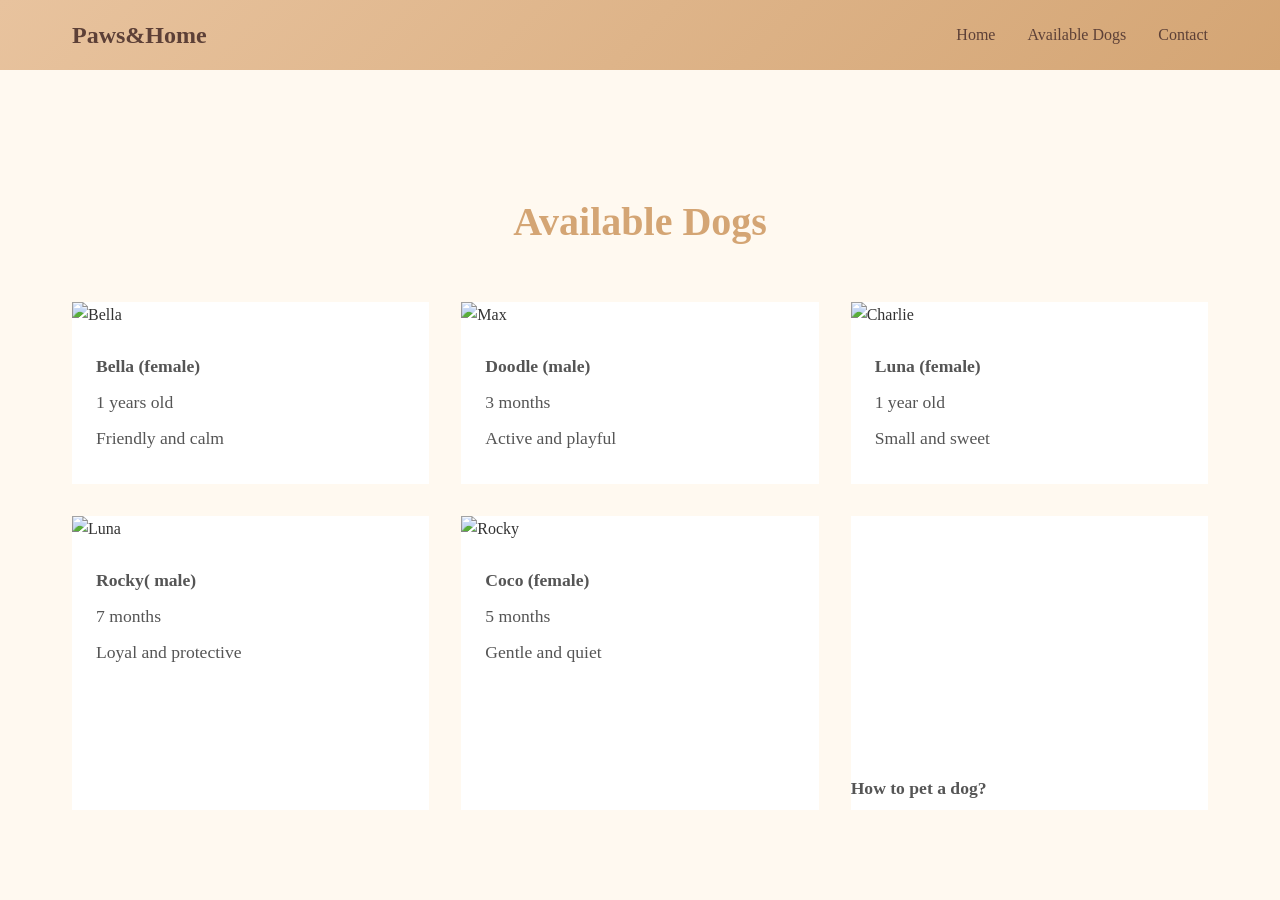
==== dogs.html @ 16bde0e5 "Add files via upload" ====
<!DOCTYPE html>
<html lang="en">
<head>
    <meta name="viewport" content="width=device-width, initial-scale=1.0">
    <title>Available Dogs - Paws&Home</title>
    <style>
        * {
            margin: 0;
            padding: 0;
            box-sizing: border-box;
        }
        
        body {
            line-height: 1.6;
            color: #333;
            background: #FFF9F0;
        }
        
        header {
            background: linear-gradient(135deg, #E8C39E 0%, #D4A574 100%);
            color: #5D4037;
            padding: 1rem 0;
        }
        
        nav {
            max-width: 1200px;
            margin: 0 auto;
            padding: 0 2rem;
            display: flex;
            justify-content: space-between;
            align-items: center;
        }
        
        .logo {
            font-size: 1.5rem;
            font-weight: bold;
        }
        
        .nav-links {
            display: flex;
            list-style: none;
            gap: 2rem;
        }
        
        .nav-links a {
            color: #5D4037;
            text-decoration: none;
            transition: opacity 0.3s;
        }
        
        .container {
            max-width: 1200px;
            margin: 0 auto;
            padding: 120px 2rem 4rem;
        }
        
        h1 {
            text-align: center;
            font-size: 2.5rem;
            color: #D4A574;
            margin-bottom: 3rem;
        }
        
        .dogs-grid {
            display: grid;
            grid-template-columns: repeat(auto-fit, minmax(280px, 1fr));
            gap: 2rem;
        }
        
        .dog-card {
            background: white;
            overflow: hidden;
        }
        
        
        .dog-image {
            width: 100%;
            height: 250px;
            object-fit: cover;
        }
        
        .dog-info {
            padding: 1.5rem;
        }
        
        .dog-name {
            font-size: 1.1rem;
            color: #555;
            margin-bottom: 0.5rem;
        }
    </style>
</head>
<body>
    <header>
        <nav>
            <div class="logo">Paws&Home</div>
            <ul class="nav-links">
                <li><a href="index.html">Home</a></li>
                <li><a href="dogs.html">Available Dogs</a></li>
                <li><a href="contact.html">Contact</a></li>
            </ul>
        </nav>
    </header>
    
    <div class="container">
        <h1>Available Dogs</h1> 
        <div class="dogs-grid">
            <div class="dog-card">
                <img src="img/1.jpg" alt="Bella" class="dog-image">
                <div class="dog-info">
                    <h2 class="dog-name">Bella (female)</h2>
                    <p class="dog-name">1 years old</p>
                    <p class="dog-name">Friendly and calm</p>
                </div>
            </div>       
            <div class="dog-card">
                <img src="img/2.jpg" alt="Max" class="dog-image">
                <div class="dog-info">
                    <h2 class="dog-name">Doodle (male)</h2>
                    <p class="dog-name">3 months</p>
                    <p class="dog-name">Active and playful</p>
                </div>
            </div>
            
            <div class="dog-card">
                <img src="img/3.jpg" alt="Charlie" class="dog-image">
                <div class="dog-info">
                    <h2 class="dog-name">Luna (female)</h2>
                    <p class="dog-name">1 year old</p>
                    <p class="dog-name">Small and sweet</p>
                </div>
            </div>
            
            <div class="dog-card">
                <img src="img/4.jpg" alt="Luna" class="dog-image">
                <div class="dog-info">
                    <h2 class="dog-name">Rocky( male)</h2>
                    <p class="dog-name">7 months</p>
                    <p class="dog-name">Loyal and protective</p>
                </div>
            </div>
            
            <div class="dog-card">
                <img src="img/5.jpg" alt="Rocky" class="dog-image">
            <div class="dog-info">
                    <h2 class="dog-name">Coco (female)</h2>
                    <p class="dog-name">5 months</p>
                    <p class="dog-name">Gentle and quiet</p>
            </div>
            </div>
            <div class="dog-card">
                <div class="video">
                 <iframe width="100%" height="250"
                 src="https://www.youtube.com/embed/VuBHV3ZiOJQ?si=XnJwZ2Q_UReyAkYV"
                 frameborder="0"
                 allowfullscreen>
                 </iframe>
                <h2 class="dog-name">How to pet a dog?</h2>
            </div>
    </div>
    
</body>
</html>
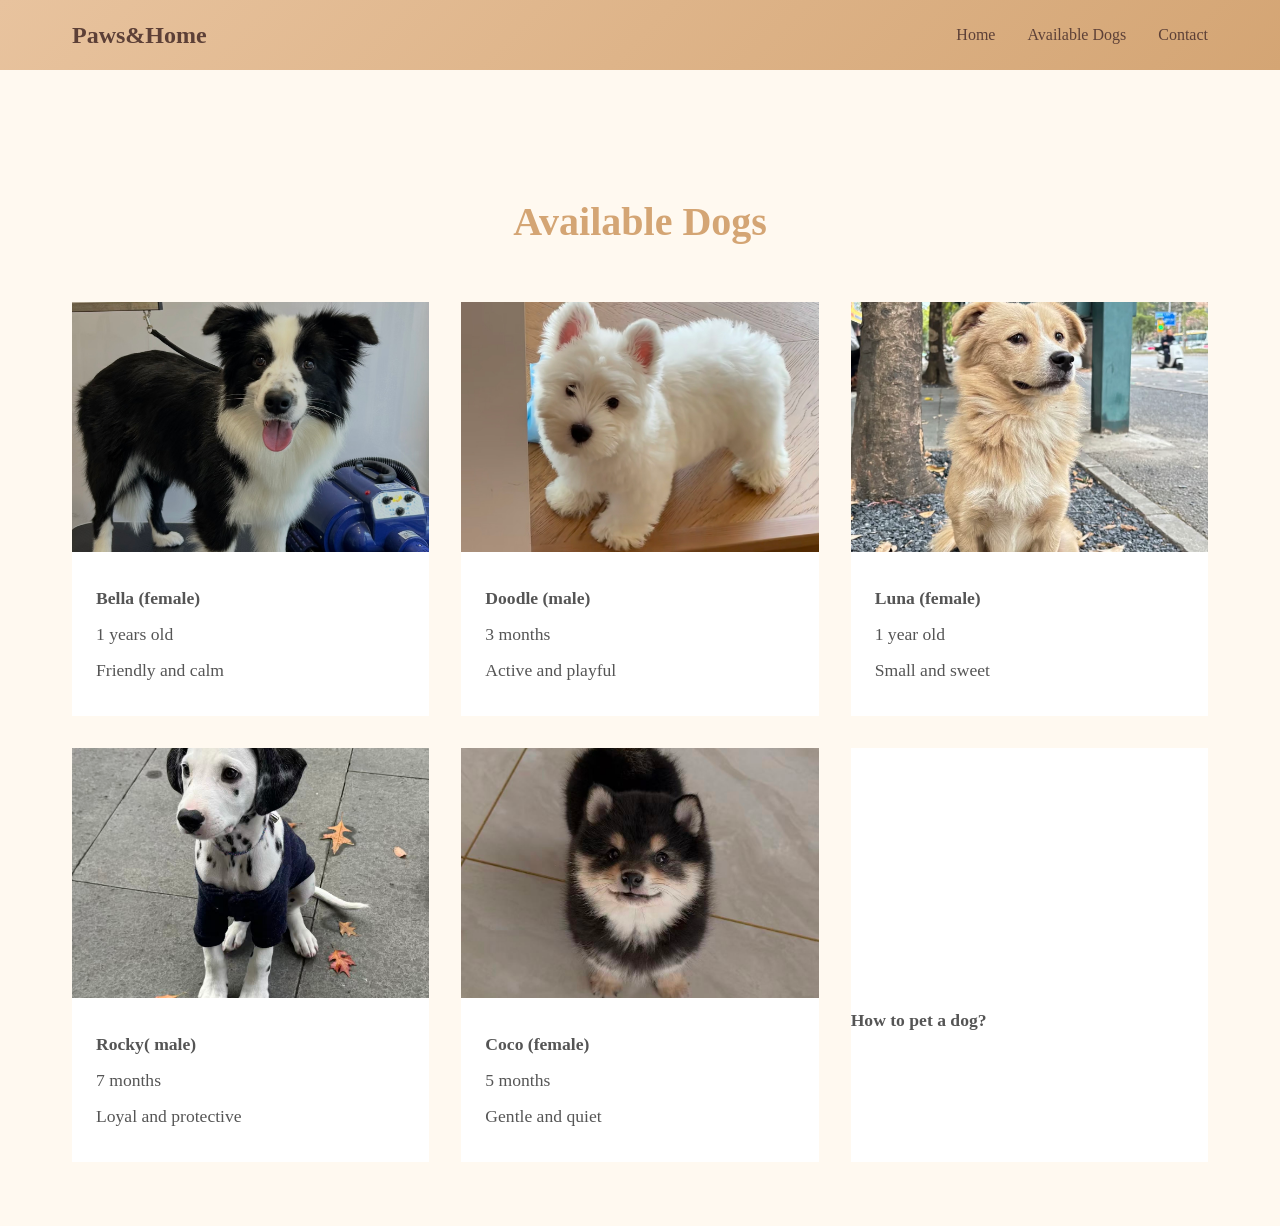
==== commit 247cd5d3: "Update image source paths for dog cards" ====
--- a/dogs.html
+++ b/dogs.html
@@ -106,7 +106,7 @@
         <h1>Available Dogs</h1> 
         <div class="dogs-grid">
             <div class="dog-card">
-                <img src="img/1.jpg" alt="Bella" class="dog-image">
+                <img src="1.jpg" alt="Bella" class="dog-image">
                 <div class="dog-info">
                     <h2 class="dog-name">Bella (female)</h2>
                     <p class="dog-name">1 years old</p>
@@ -114,7 +114,7 @@
                 </div>
             </div>       
             <div class="dog-card">
-                <img src="img/2.jpg" alt="Max" class="dog-image">
+                <img src="2.jpg" alt="Max" class="dog-image">
                 <div class="dog-info">
                     <h2 class="dog-name">Doodle (male)</h2>
                     <p class="dog-name">3 months</p>
@@ -123,7 +123,7 @@
             </div>
             
             <div class="dog-card">
-                <img src="img/3.jpg" alt="Charlie" class="dog-image">
+                <img src="3.jpg" alt="Charlie" class="dog-image">
                 <div class="dog-info">
                     <h2 class="dog-name">Luna (female)</h2>
                     <p class="dog-name">1 year old</p>
@@ -132,7 +132,7 @@
             </div>
             
             <div class="dog-card">
-                <img src="img/4.jpg" alt="Luna" class="dog-image">
+                <img src="4.jpg" alt="Luna" class="dog-image">
                 <div class="dog-info">
                     <h2 class="dog-name">Rocky( male)</h2>
                     <p class="dog-name">7 months</p>
@@ -141,7 +141,7 @@
             </div>
             
             <div class="dog-card">
-                <img src="img/5.jpg" alt="Rocky" class="dog-image">
+                <img src="5.jpg" alt="Rocky" class="dog-image">
             <div class="dog-info">
                     <h2 class="dog-name">Coco (female)</h2>
                     <p class="dog-name">5 months</p>
@@ -160,4 +160,4 @@
     </div>
     
 </body>
-</html>+</html>
